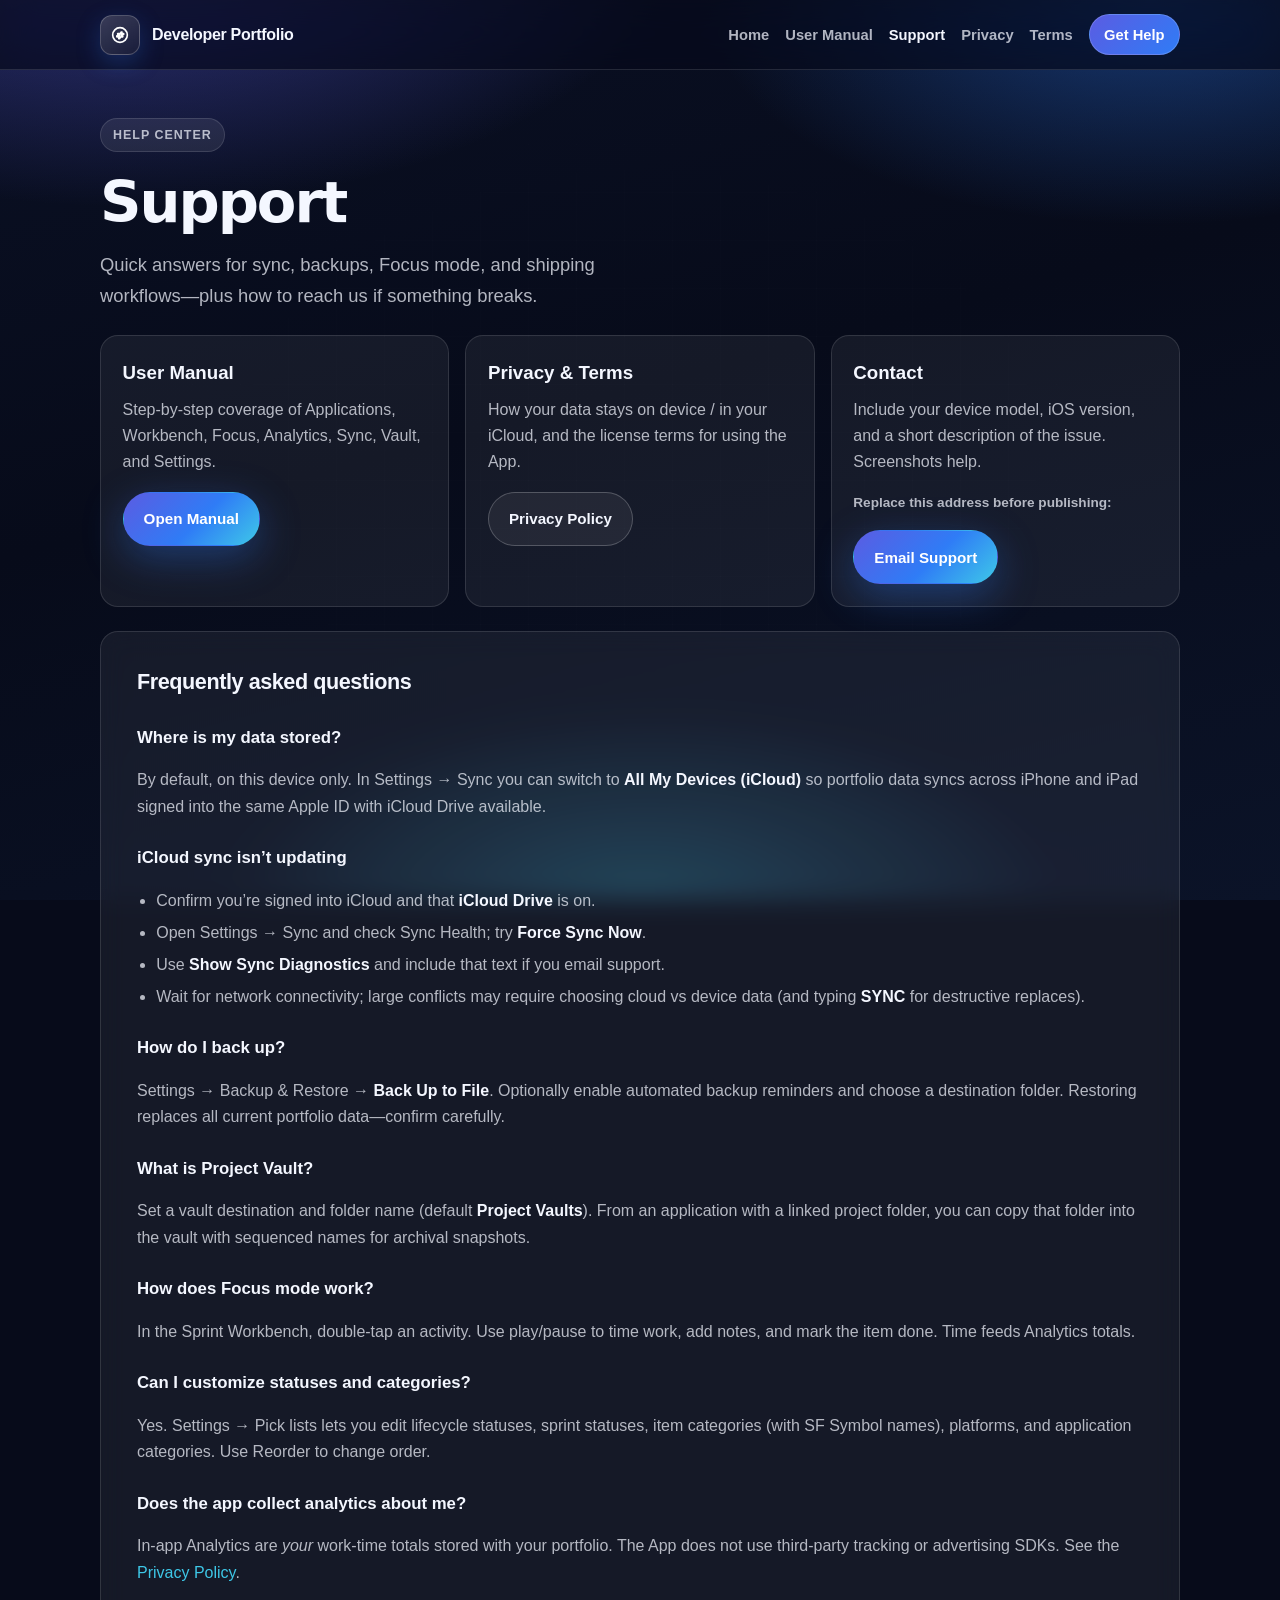
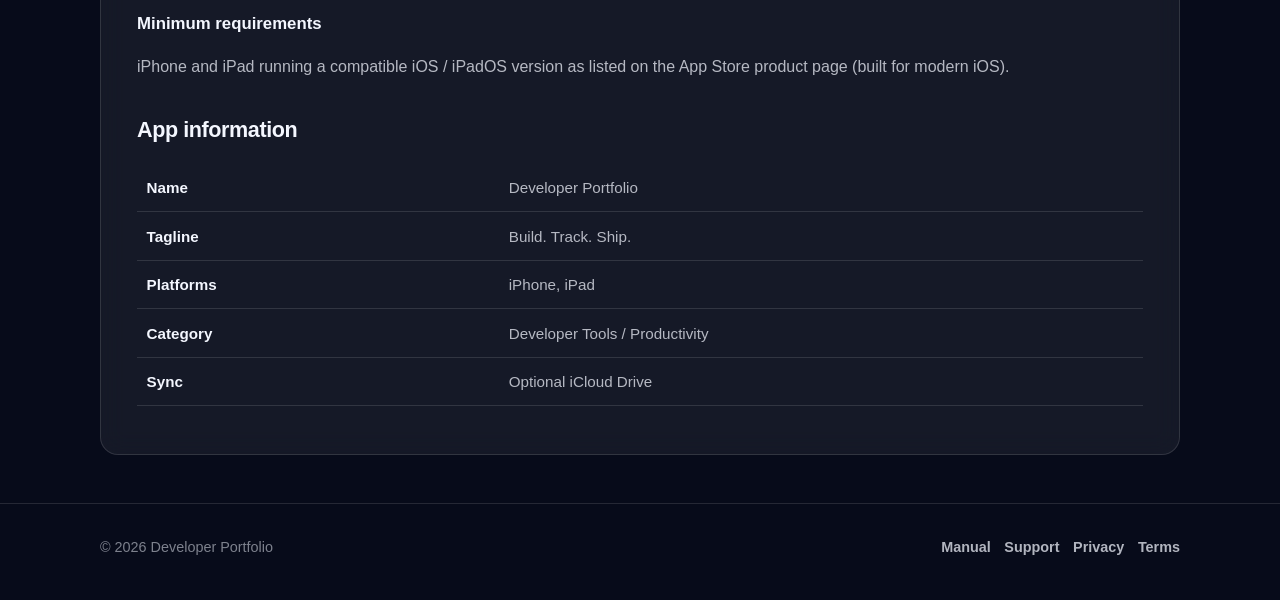
==== support.html @ 0a1b5a17 "Add files via upload" ====
<!DOCTYPE html>
<html lang="en">
<head>
  <meta charset="utf-8" />
  <meta name="viewport" content="width=device-width, initial-scale=1" />
  <title>Support — Developer Portfolio</title>
  <meta name="description" content="Help, FAQ, and contact for Developer Portfolio." />
  <link rel="icon" href="assets/logo.svg" type="image/svg+xml" />
  <link rel="stylesheet" href="css/styles.css" />
</head>
<body>
  <header class="site-nav">
    <div class="wrap inner">
      <a class="brand" href="index.html">
        <span class="brand-mark" aria-hidden="true">
          <svg viewBox="0 0 24 24"><circle cx="12" cy="12" r="8"/><path d="M9.5 10.5h3l.7-1.7h1l-1 1.7H16v1h-2.2l-.7 1.6H15V14h-2.3L11.6 16h-1l.8-2H8.5v-1h2.5l.7-1.6H9.5v-1z"/></svg>
        </span>
        Developer Portfolio
      </a>
      <nav class="nav-links" aria-label="Primary">
        <a href="index.html">Home</a>
        <a href="manual.html">User Manual</a>
        <a href="support.html" aria-current="page">Support</a>
        <a href="privacy.html">Privacy</a>
        <a href="terms.html">Terms</a>
        <a class="nav-cta" href="#contact">Get Help</a>
      </nav>
    </div>
  </header>

  <main class="wrap">
    <header class="page-hero">
      <div class="eyebrow">Help Center</div>
      <h1>Support</h1>
      <p class="lead">Quick answers for sync, backups, Focus mode, and shipping workflows—plus how to reach us if something breaks.</p>
    </header>

    <div class="support-grid" style="margin-bottom:1.5rem">
      <article class="support-card">
        <h3>User Manual</h3>
        <p>Step-by-step coverage of Applications, Workbench, Focus, Analytics, Sync, Vault, and Settings.</p>
        <a class="btn btn-primary" href="manual.html">Open Manual</a>
      </article>
      <article class="support-card">
        <h3>Privacy &amp; Terms</h3>
        <p>How your data stays on device / in your iCloud, and the license terms for using the App.</p>
        <a class="btn btn-ghost" href="privacy.html">Privacy Policy</a>
      </article>
      <article class="support-card" id="contact">
        <h3>Contact</h3>
        <p>Include your device model, iOS version, and a short description of the issue. Screenshots help.</p>
        <p class="placeholder-note">Replace this address before publishing:</p>
        <a class="btn btn-primary" href="mailto:YOUR_SUPPORT_EMAIL@example.com?subject=Developer%20Portfolio%20Support">Email Support</a>
      </article>
    </div>

    <article class="panel">
      <h2>Frequently asked questions</h2>

      <h3>Where is my data stored?</h3>
      <p>By default, on this device only. In Settings → Sync you can switch to <strong>All My Devices (iCloud)</strong> so portfolio data syncs across iPhone and iPad signed into the same Apple ID with iCloud Drive available.</p>

      <h3>iCloud sync isn’t updating</h3>
      <ul>
        <li>Confirm you’re signed into iCloud and that <strong>iCloud Drive</strong> is on.</li>
        <li>Open Settings → Sync and check Sync Health; try <strong>Force Sync Now</strong>.</li>
        <li>Use <strong>Show Sync Diagnostics</strong> and include that text if you email support.</li>
        <li>Wait for network connectivity; large conflicts may require choosing cloud vs device data (and typing <strong>SYNC</strong> for destructive replaces).</li>
      </ul>

      <h3>How do I back up?</h3>
      <p>Settings → Backup &amp; Restore → <strong>Back Up to File</strong>. Optionally enable automated backup reminders and choose a destination folder. Restoring replaces all current portfolio data—confirm carefully.</p>

      <h3>What is Project Vault?</h3>
      <p>Set a vault destination and folder name (default <strong>Project Vaults</strong>). From an application with a linked project folder, you can copy that folder into the vault with sequenced names for archival snapshots.</p>

      <h3>How does Focus mode work?</h3>
      <p>In the Sprint Workbench, double-tap an activity. Use play/pause to time work, add notes, and mark the item done. Time feeds Analytics totals.</p>

      <h3>Can I customize statuses and categories?</h3>
      <p>Yes. Settings → Pick lists lets you edit lifecycle statuses, sprint statuses, item categories (with SF Symbol names), platforms, and application categories. Use Reorder to change order.</p>

      <h3>Does the app collect analytics about me?</h3>
      <p>In-app Analytics are <em>your</em> work-time totals stored with your portfolio. The App does not use third-party tracking or advertising SDKs. See the <a href="privacy.html">Privacy Policy</a>.</p>

      <h3>Minimum requirements</h3>
      <p>iPhone and iPad running a compatible iOS / iPadOS version as listed on the App Store product page (built for modern iOS).</p>

      <h2>App information</h2>
      <table class="meta-table">
        <tr><th>Name</th><td>Developer Portfolio</td></tr>
        <tr><th>Tagline</th><td>Build. Track. Ship.</td></tr>
        <tr><th>Platforms</th><td>iPhone, iPad</td></tr>
        <tr><th>Category</th><td>Developer Tools / Productivity</td></tr>
        <tr><th>Sync</th><td>Optional iCloud Drive</td></tr>
      </table>
    </article>
  </main>

  <footer class="footer">
    <div class="wrap inner">
      <div>© <span id="y"></span> Developer Portfolio</div>
      <nav aria-label="Footer">
        <a href="manual.html">Manual</a>
        <a href="support.html">Support</a>
        <a href="privacy.html">Privacy</a>
        <a href="terms.html">Terms</a>
      </nav>
    </div>
  </footer>
  <script>document.getElementById('y').textContent = new Date().getFullYear();</script>
</body>
</html>
---- css/styles.css ----
/* Developer Portfolio — support site */
:root {
  --bg-deep: #070b1a;
  --bg-mid: #0e1630;
  --bg-card: rgba(255, 255, 255, 0.06);
  --bg-card-strong: rgba(255, 255, 255, 0.1);
  --stroke: rgba(255, 255, 255, 0.12);
  --stroke-strong: rgba(255, 255, 255, 0.22);
  --text: #f4f7ff;
  --text-muted: rgba(244, 247, 255, 0.72);
  --text-dim: rgba(244, 247, 255, 0.5);
  --indigo: #5b5ce2;
  --blue: #2f7cf6;
  --cyan: #3ec8e8;
  --accent: #7c83ff;
  --success: #34c759;
  --warning: #ea931e;
  --danger: #ff5a5f;
  --radius: 18px;
  --radius-sm: 12px;
  --shadow: 0 24px 80px rgba(0, 0, 0, 0.45);
  --font: "Avenir Next", "Segoe UI", "Helvetica Neue", sans-serif;
  --font-display: "Avenir Next", "Segoe UI", system-ui, sans-serif;
  --max: 1080px;
}

*,
*::before,
*::after {
  box-sizing: border-box;
}

html {
  scroll-behavior: smooth;
}

body {
  margin: 0;
  min-height: 100vh;
  font-family: var(--font);
  color: var(--text);
  background: var(--bg-deep);
  line-height: 1.65;
  -webkit-font-smoothing: antialiased;
}

body::before {
  content: "";
  position: fixed;
  inset: 0;
  z-index: -2;
  background:
    radial-gradient(ellipse 80% 60% at 10% -10%, rgba(91, 92, 226, 0.55), transparent 55%),
    radial-gradient(ellipse 70% 50% at 90% 0%, rgba(46, 124, 246, 0.4), transparent 50%),
    radial-gradient(ellipse 60% 40% at 50% 100%, rgba(62, 200, 232, 0.22), transparent 55%),
    linear-gradient(165deg, #0a1024 0%, #070b1a 45%, #0b1328 100%);
}

body::after {
  content: "";
  position: fixed;
  inset: 0;
  z-index: -1;
  opacity: 0.35;
  background-image:
    linear-gradient(rgba(255, 255, 255, 0.03) 1px, transparent 1px),
    linear-gradient(90deg, rgba(255, 255, 255, 0.03) 1px, transparent 1px);
  background-size: 48px 48px;
  mask-image: radial-gradient(ellipse at center, black 30%, transparent 75%);
  pointer-events: none;
}

a {
  color: var(--cyan);
  text-decoration: none;
  transition: color 0.2s ease, opacity 0.2s ease;
}

a:hover {
  color: #7de4ff;
}

img {
  max-width: 100%;
  display: block;
}

.wrap {
  width: min(100% - 2.5rem, var(--max));
  margin-inline: auto;
}

/* Nav */
.site-nav {
  position: sticky;
  top: 0;
  z-index: 40;
  backdrop-filter: blur(18px) saturate(1.4);
  -webkit-backdrop-filter: blur(18px) saturate(1.4);
  background: rgba(7, 11, 26, 0.72);
  border-bottom: 1px solid var(--stroke);
}

.site-nav .inner {
  display: flex;
  align-items: center;
  justify-content: space-between;
  gap: 1rem;
  padding: 0.9rem 0;
}

.brand {
  display: flex;
  align-items: center;
  gap: 0.75rem;
  color: var(--text);
  font-weight: 700;
  letter-spacing: -0.02em;
}

.brand-mark {
  width: 40px;
  height: 40px;
  border-radius: 12px;
  display: grid;
  place-items: center;
  background: linear-gradient(145deg, rgba(255, 255, 255, 0.18), rgba(255, 255, 255, 0.05));
  border: 1px solid var(--stroke-strong);
  box-shadow: 0 8px 24px rgba(47, 124, 246, 0.25);
}

.brand-mark svg {
  width: 22px;
  height: 22px;
  fill: none;
  stroke: white;
  stroke-width: 1.8;
  stroke-linecap: round;
  stroke-linejoin: round;
}

.nav-links {
  display: flex;
  flex-wrap: wrap;
  gap: 0.35rem 1rem;
  align-items: center;
  justify-content: flex-end;
}

.nav-links a {
  color: var(--text-muted);
  font-size: 0.92rem;
  font-weight: 600;
}

.nav-links a:hover,
.nav-links a[aria-current="page"] {
  color: var(--text);
}

.nav-cta {
  padding: 0.45rem 0.9rem !important;
  border-radius: 999px;
  background: linear-gradient(135deg, var(--indigo), var(--blue));
  color: white !important;
  border: 1px solid rgba(255, 255, 255, 0.18);
}

/* Hero */
.hero {
  padding: 4.5rem 0 3.5rem;
  position: relative;
}

.hero-grid {
  display: grid;
  gap: 2.5rem;
  align-items: center;
}

@media (min-width: 900px) {
  .hero-grid {
    grid-template-columns: 1.15fr 0.85fr;
  }
}

.eyebrow {
  display: inline-flex;
  align-items: center;
  gap: 0.45rem;
  padding: 0.35rem 0.75rem;
  border-radius: 999px;
  background: rgba(255, 255, 255, 0.08);
  border: 1px solid var(--stroke);
  color: var(--text-muted);
  font-size: 0.78rem;
  font-weight: 700;
  letter-spacing: 0.08em;
  text-transform: uppercase;
  margin-bottom: 1.25rem;
}

.hero h1,
.page-hero h1 {
  font-family: var(--font-display);
  font-size: clamp(2.4rem, 5vw, 3.6rem);
  line-height: 1.08;
  letter-spacing: -0.035em;
  font-weight: 800;
  margin: 0 0 1rem;
}

.gradient-text {
  background: linear-gradient(120deg, #fff 10%, #a8c8ff 45%, var(--cyan) 90%);
  -webkit-background-clip: text;
  background-clip: text;
  color: transparent;
}

.lead {
  font-size: 1.15rem;
  color: var(--text-muted);
  max-width: 36rem;
  margin: 0 0 1.75rem;
}

.cta-row {
  display: flex;
  flex-wrap: wrap;
  gap: 0.75rem;
}

.btn {
  display: inline-flex;
  align-items: center;
  justify-content: center;
  gap: 0.5rem;
  padding: 0.85rem 1.25rem;
  border-radius: 999px;
  font-weight: 700;
  font-size: 0.95rem;
  border: 1px solid transparent;
  cursor: pointer;
  transition: transform 0.15s ease, box-shadow 0.2s ease, background 0.2s ease;
}

.btn:hover {
  transform: translateY(-1px);
}

.btn-primary {
  color: white;
  background: linear-gradient(135deg, var(--indigo), var(--blue) 55%, var(--cyan));
  box-shadow: 0 12px 40px rgba(47, 124, 246, 0.35);
}

.btn-ghost {
  color: var(--text);
  background: rgba(255, 255, 255, 0.06);
  border-color: var(--stroke-strong);
}

.phone-mock {
  position: relative;
  justify-self: center;
  width: min(100%, 300px);
  aspect-ratio: 9 / 17;
  border-radius: 36px;
  padding: 12px;
  background: linear-gradient(160deg, rgba(255, 255, 255, 0.2), rgba(255, 255, 255, 0.05));
  border: 1px solid var(--stroke-strong);
  box-shadow: var(--shadow);
  animation: float 6s ease-in-out infinite;
}

.phone-screen {
  height: 100%;
  border-radius: 28px;
  overflow: hidden;
  background: linear-gradient(160deg, #4f46c8 0%, #2563eb 45%, #22b8cf 100%);
  display: flex;
  flex-direction: column;
  align-items: center;
  justify-content: center;
  gap: 1rem;
  padding: 1.5rem;
  text-align: center;
}

.phone-icon {
  width: 72px;
  height: 72px;
  border-radius: 22px;
  background: rgba(255, 255, 255, 0.16);
  border: 1px solid rgba(255, 255, 255, 0.28);
  display: grid;
  place-items: center;
  backdrop-filter: blur(8px);
}

.phone-icon svg {
  width: 34px;
  height: 34px;
  stroke: white;
  fill: none;
  stroke-width: 1.8;
  stroke-linecap: round;
  stroke-linejoin: round;
}

.phone-screen h2 {
  margin: 0;
  font-size: 1.35rem;
  font-weight: 800;
}

.phone-screen p {
  margin: 0;
  opacity: 0.9;
  font-weight: 600;
}

.phone-chip {
  margin-top: 0.5rem;
  padding: 0.35rem 0.75rem;
  border-radius: 999px;
  background: rgba(255, 255, 255, 0.18);
  font-size: 0.75rem;
  font-weight: 700;
}

@keyframes float {
  0%, 100% { transform: translateY(0); }
  50% { transform: translateY(-10px); }
}

/* Sections */
.section {
  padding: 3.5rem 0;
}

.section-head {
  margin-bottom: 2rem;
  max-width: 40rem;
}

.section-head h2 {
  margin: 0 0 0.65rem;
  font-size: clamp(1.6rem, 3vw, 2.1rem);
  letter-spacing: -0.025em;
}

.section-head p {
  margin: 0;
  color: var(--text-muted);
}

.feature-grid {
  display: grid;
  gap: 1rem;
  grid-template-columns: repeat(auto-fit, minmax(240px, 1fr));
}

.feature-card {
  padding: 1.35rem 1.4rem;
  border-radius: var(--radius);
  background: var(--bg-card);
  border: 1px solid var(--stroke);
  backdrop-filter: blur(10px);
  transition: border-color 0.2s ease, transform 0.2s ease, background 0.2s ease;
}

.feature-card:hover {
  border-color: var(--stroke-strong);
  background: var(--bg-card-strong);
  transform: translateY(-2px);
}

.feature-icon {
  width: 42px;
  height: 42px;
  border-radius: 12px;
  display: grid;
  place-items: center;
  margin-bottom: 0.9rem;
  background: linear-gradient(135deg, rgba(91, 92, 226, 0.35), rgba(62, 200, 232, 0.25));
  border: 1px solid var(--stroke);
  font-size: 1.15rem;
}

.feature-card h3 {
  margin: 0 0 0.45rem;
  font-size: 1.05rem;
  letter-spacing: -0.02em;
}

.feature-card p {
  margin: 0;
  color: var(--text-muted);
  font-size: 0.95rem;
}

.status-row {
  display: flex;
  flex-wrap: wrap;
  gap: 0.5rem;
  margin-top: 1.5rem;
}

.chip {
  padding: 0.35rem 0.7rem;
  border-radius: 999px;
  font-size: 0.75rem;
  font-weight: 700;
  border: 1px solid transparent;
}

.chip-ideation { background: rgba(175, 82, 222, 0.2); color: #d9a6ff; border-color: rgba(175, 82, 222, 0.35); }
.chip-design { background: rgba(50, 173, 230, 0.2); color: #7dd8ff; border-color: rgba(50, 173, 230, 0.35); }
.chip-dev { background: rgba(0, 122, 255, 0.2); color: #7cbcff; border-color: rgba(0, 122, 255, 0.35); }
.chip-test { background: rgba(255, 149, 0, 0.2); color: #ffc266; border-color: rgba(255, 149, 0, 0.35); }
.chip-review { background: rgba(234, 147, 30, 0.22); color: #ffc170; border-color: rgba(234, 147, 30, 0.4); }
.chip-pub { background: rgba(52, 199, 89, 0.2); color: #7dff9f; border-color: rgba(52, 199, 89, 0.35); }
.chip-maint { background: rgba(48, 176, 199, 0.2); color: #7de4f0; border-color: rgba(48, 176, 199, 0.35); }

/* Page layout */
.page-hero {
  padding: 3rem 0 1.5rem;
}

.page-hero .lead {
  margin-bottom: 0;
}

.panel {
  margin: 1.5rem 0 3rem;
  padding: 1.75rem 1.5rem;
  border-radius: var(--radius);
  background: var(--bg-card);
  border: 1px solid var(--stroke);
  backdrop-filter: blur(12px);
}

@media (min-width: 700px) {
  .panel {
    padding: 2rem 2.25rem;
  }
}

.panel h2 {
  margin: 2rem 0 0.75rem;
  font-size: 1.35rem;
  letter-spacing: -0.02em;
}

.panel h2:first-child {
  margin-top: 0;
}

.panel h3 {
  margin: 1.5rem 0 0.5rem;
  font-size: 1.05rem;
}

.panel p,
.panel li {
  color: var(--text-muted);
}

.panel ul,
.panel ol {
  padding-left: 1.2rem;
}

.panel li + li {
  margin-top: 0.35rem;
}

.panel strong {
  color: var(--text);
}

.callout {
  margin: 1.25rem 0;
  padding: 1rem 1.15rem;
  border-radius: var(--radius-sm);
  border: 1px solid rgba(62, 200, 232, 0.35);
  background: rgba(62, 200, 232, 0.1);
  color: var(--text);
}

.callout.warn {
  border-color: rgba(234, 147, 30, 0.4);
  background: rgba(234, 147, 30, 0.12);
}

.toc {
  display: grid;
  gap: 0.4rem;
  margin: 1rem 0 0;
}

.toc a {
  color: var(--text-muted);
  font-weight: 600;
}

.toc a:hover {
  color: var(--cyan);
}

.manual-nav {
  display: grid;
  gap: 0.65rem;
  margin-bottom: 1.5rem;
}

@media (min-width: 700px) {
  .manual-layout {
    display: grid;
    grid-template-columns: 220px 1fr;
    gap: 1.5rem;
    align-items: start;
  }

  .manual-nav {
    position: sticky;
    top: 5.5rem;
    margin-bottom: 0;
  }
}

.support-grid {
  display: grid;
  gap: 1rem;
  grid-template-columns: repeat(auto-fit, minmax(240px, 1fr));
}

.support-card {
  padding: 1.35rem;
  border-radius: var(--radius);
  background: var(--bg-card);
  border: 1px solid var(--stroke);
}

.support-card h3 {
  margin: 0 0 0.5rem;
}

.support-card p {
  margin: 0 0 1rem;
  color: var(--text-muted);
}

.meta-table {
  width: 100%;
  border-collapse: collapse;
  margin: 1rem 0;
  font-size: 0.95rem;
}

.meta-table th,
.meta-table td {
  text-align: left;
  padding: 0.7rem 0.6rem;
  border-bottom: 1px solid var(--stroke);
  vertical-align: top;
}

.meta-table th {
  width: 36%;
  color: var(--text);
  font-weight: 700;
}

.meta-table td {
  color: var(--text-muted);
}

.footer {
  margin-top: 2rem;
  padding: 2rem 0 2.5rem;
  border-top: 1px solid var(--stroke);
  color: var(--text-dim);
  font-size: 0.9rem;
}

.footer .inner {
  display: flex;
  flex-wrap: wrap;
  gap: 1rem;
  justify-content: space-between;
  align-items: center;
}

.footer nav {
  display: flex;
  flex-wrap: wrap;
  gap: 0.85rem;
}

.footer a {
  color: var(--text-muted);
  font-weight: 600;
}

.footer a:hover {
  color: var(--text);
}

.placeholder-note {
  font-size: 0.85rem;
  color: var(--warning);
  font-weight: 600;
}

@media (prefers-reduced-motion: reduce) {
  .phone-mock,
  .btn,
  .feature-card {
    animation: none;
    transition: none;
  }
}

@media print {
  body::before,
  body::after,
  .site-nav,
  .footer,
  .cta-row,
  .phone-mock {
    display: none !important;
  }

  body {
    background: white;
    color: #111;
  }

  .panel,
  .feature-card,
  .support-card {
    background: white;
    border: 1px solid #ddd;
    backdrop-filter: none;
    break-inside: avoid;
  }

  a {
    color: #0645ad;
  }

  .gradient-text {
    color: #1a1a2e;
    -webkit-text-fill-color: #1a1a2e;
  }
}
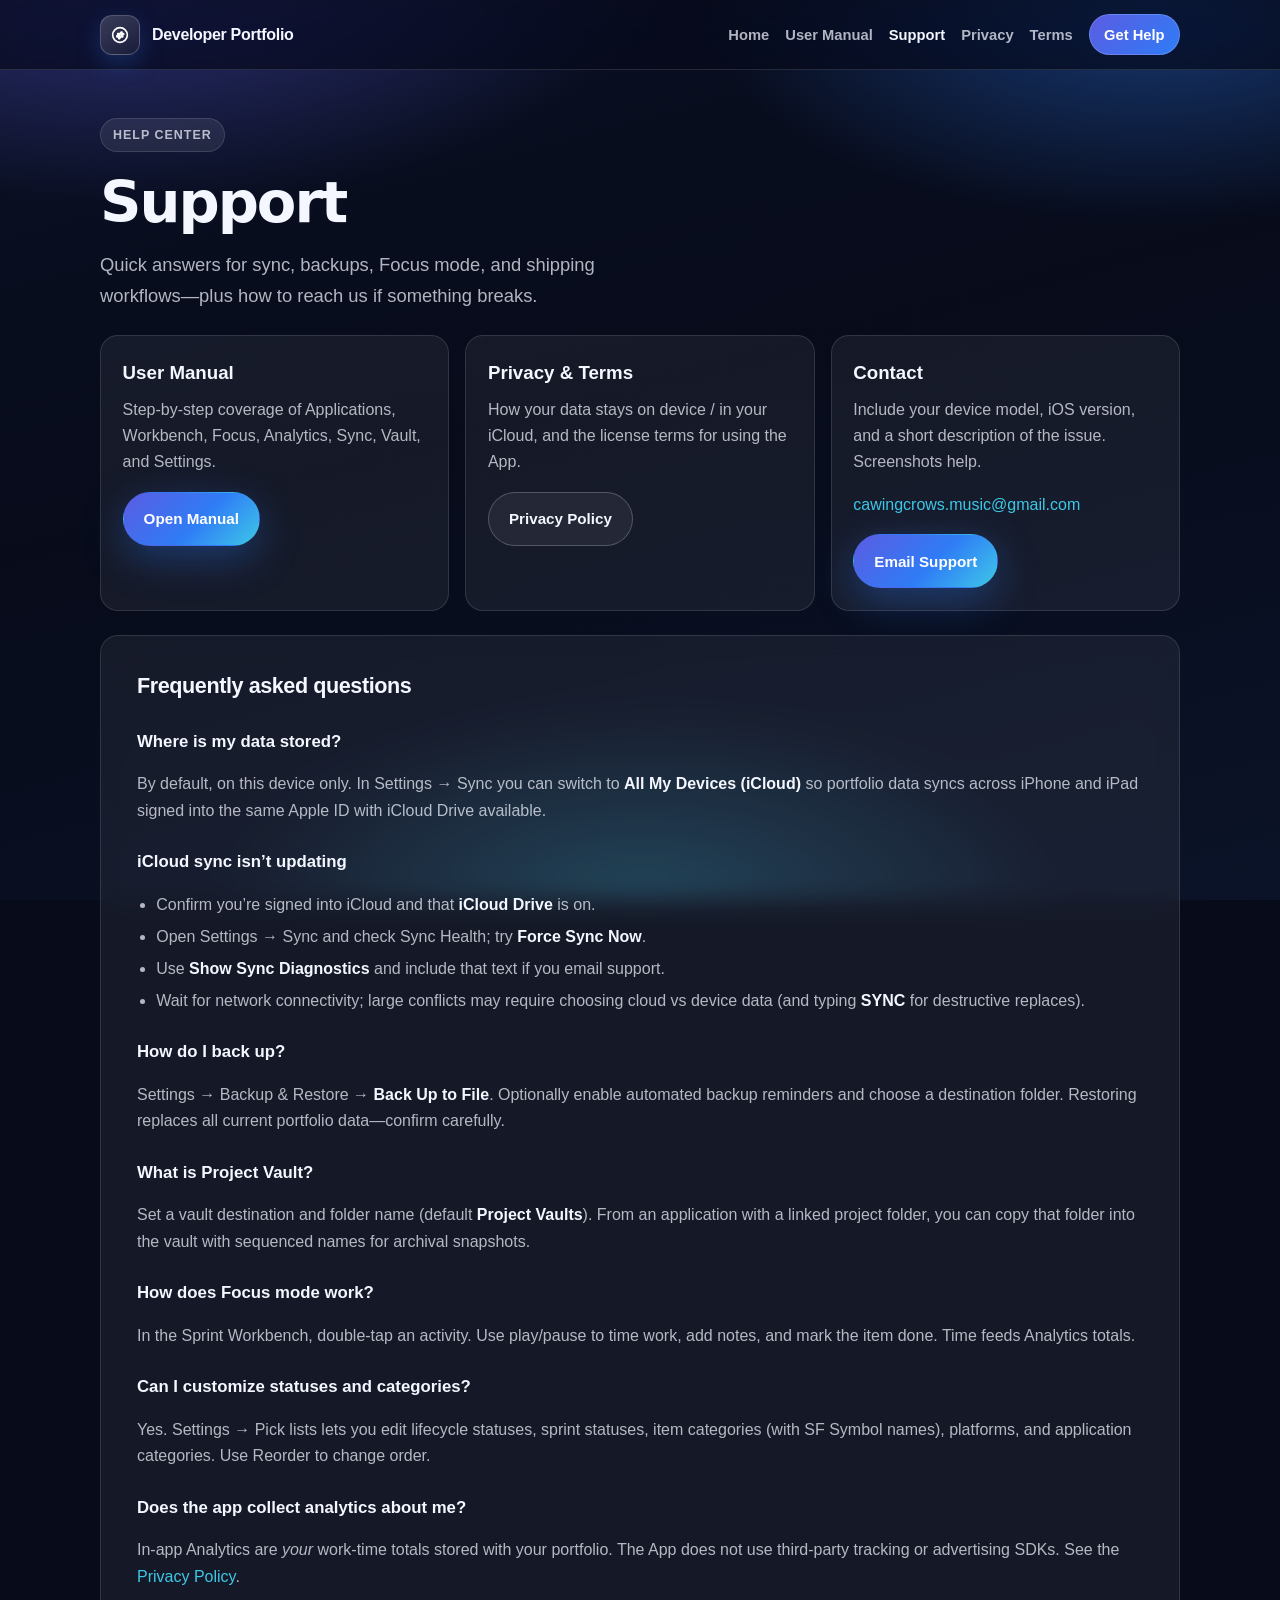
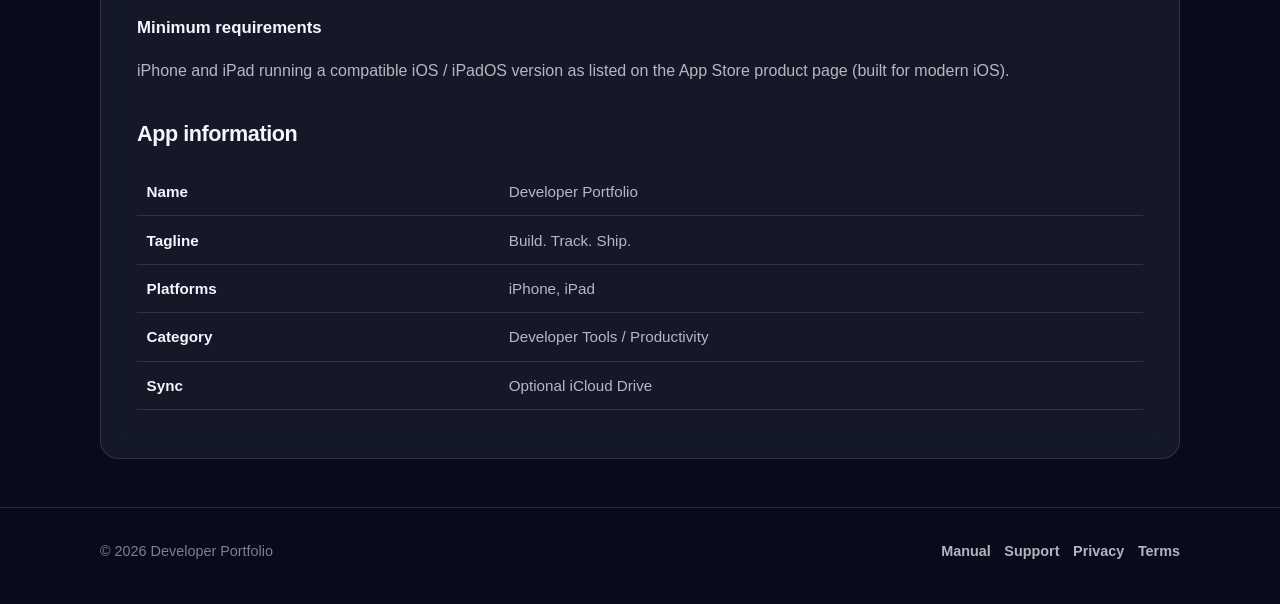
==== commit 10943d59: "Add files via upload" ====
--- a/support.html
+++ b/support.html
@@ -49,8 +49,8 @@
       <article class="support-card" id="contact">
         <h3>Contact</h3>
         <p>Include your device model, iOS version, and a short description of the issue. Screenshots help.</p>
-        <p class="placeholder-note">Replace this address before publishing:</p>
-        <a class="btn btn-primary" href="mailto:YOUR_SUPPORT_EMAIL@example.com?subject=Developer%20Portfolio%20Support">Email Support</a>
+        <p><a href="mailto:cawingcrows.music@gmail.com">cawingcrows.music@gmail.com</a></p>
+        <a class="btn btn-primary" href="mailto:cawingcrows.music@gmail.com?subject=Developer%20Portfolio%20Support">Email Support</a>
       </article>
     </div>
 
